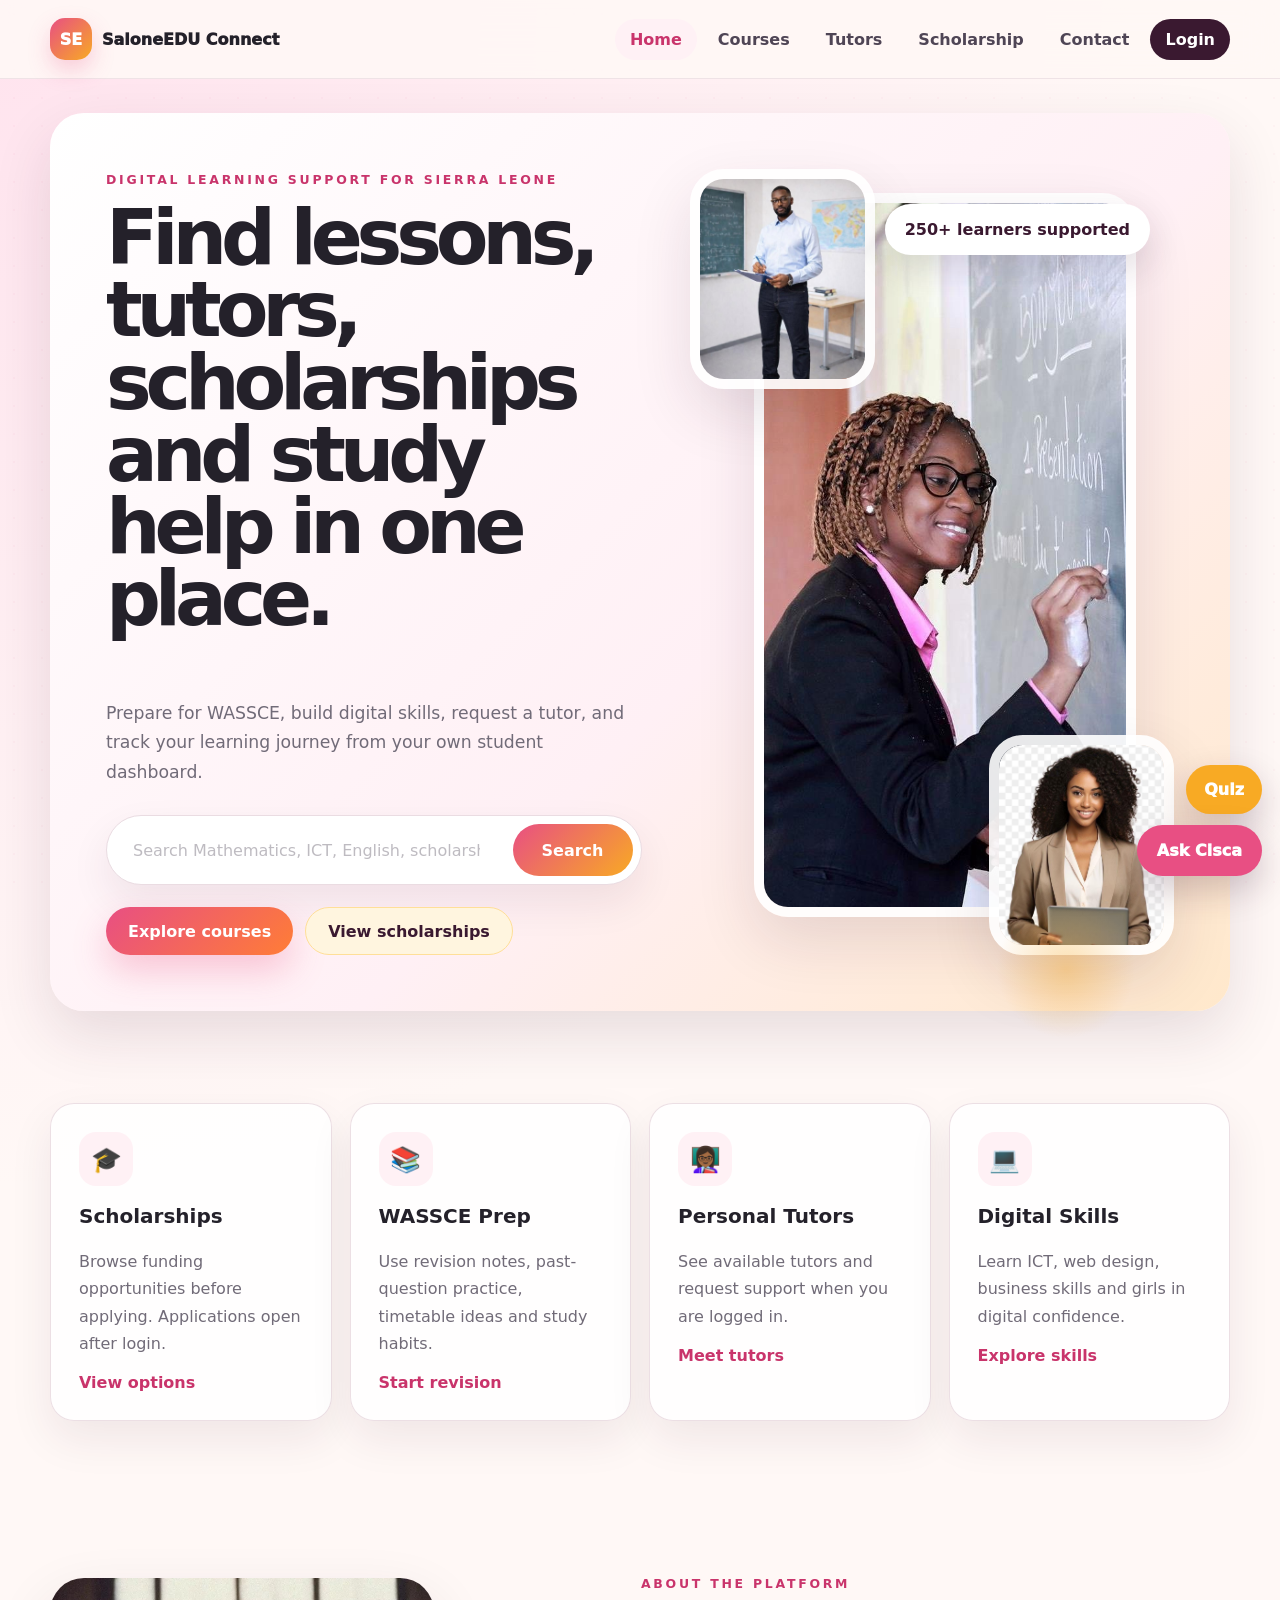
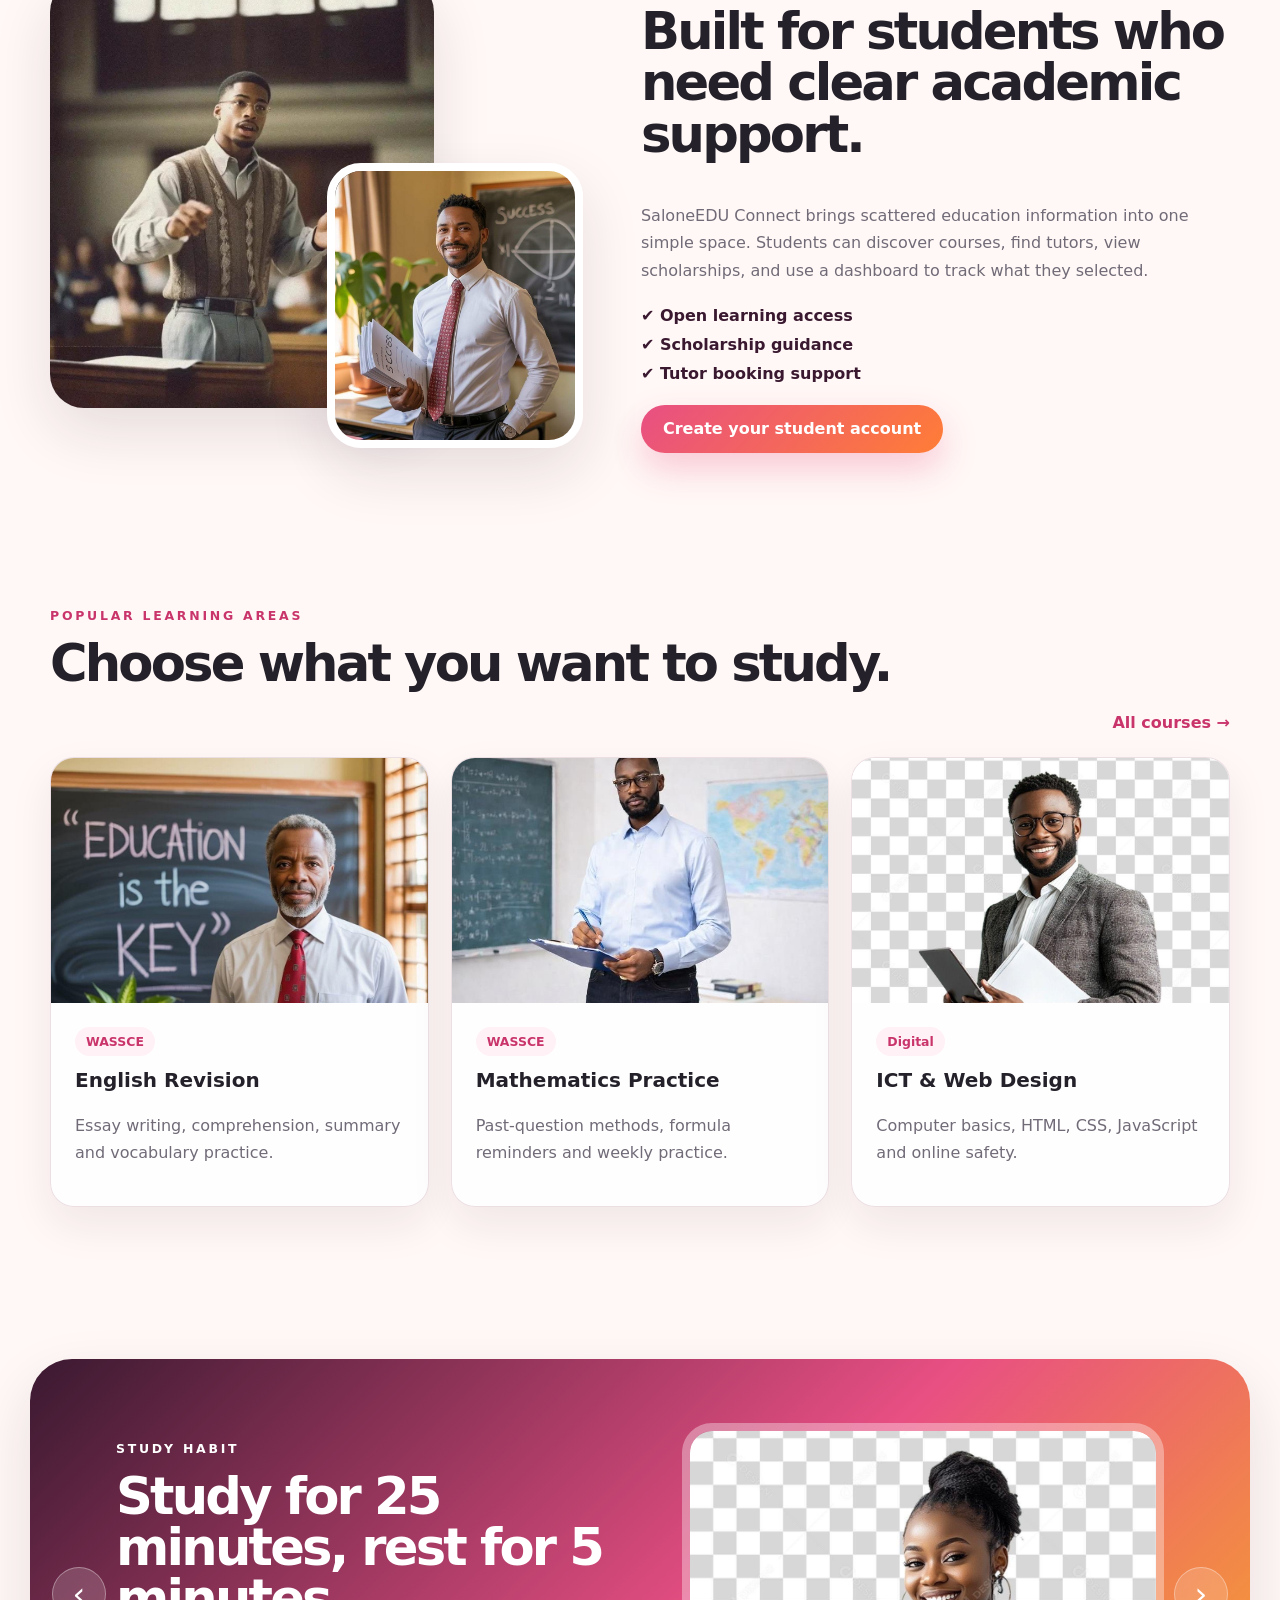
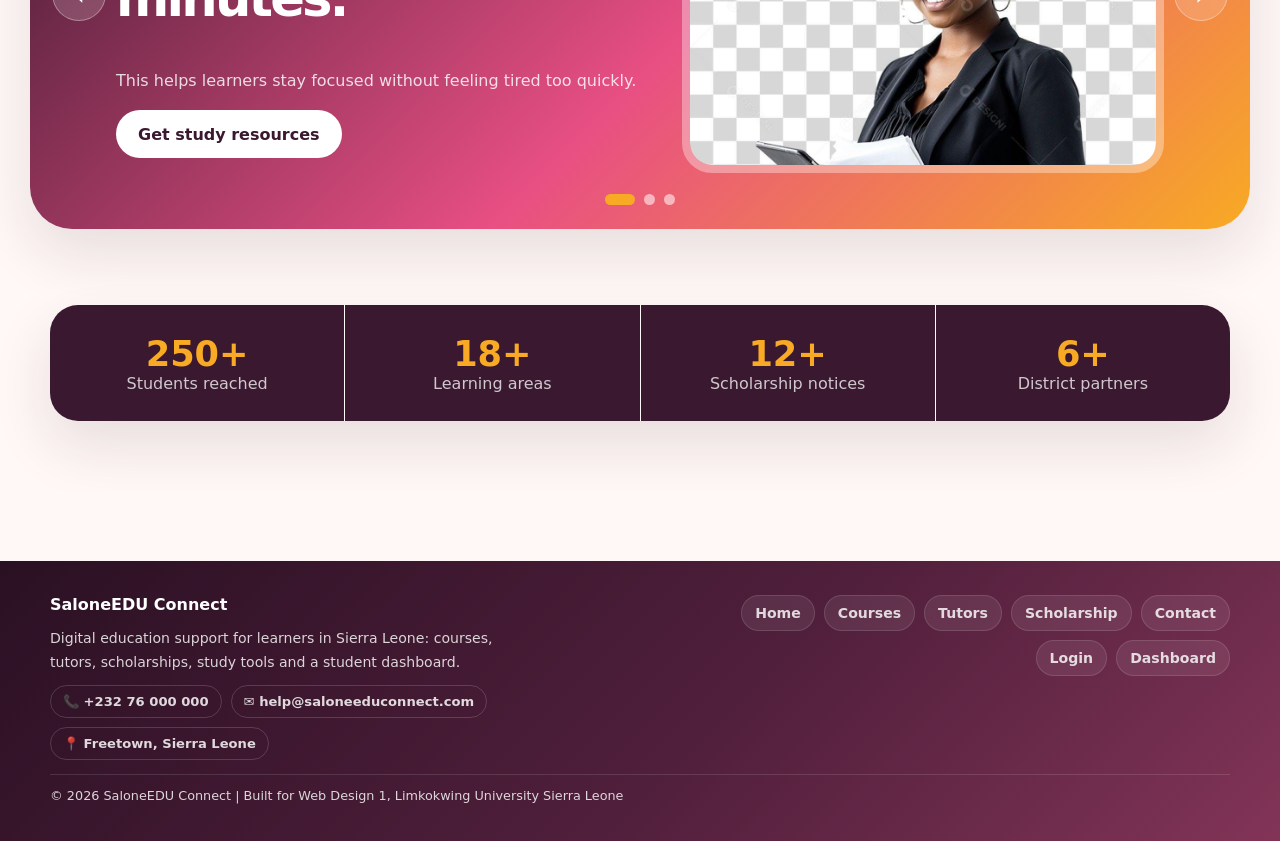
==== index.html @ aad37663 "Initial upload of SaloneEDU Connect website" ====
<!DOCTYPE html>
<html lang="en">
 <head>
  <meta charset="utf-8"/>
  <meta content="width=device-width, initial-scale=1.0" name="viewport"/>
  <title>
   SaloneEDU Connect | Home
  </title>
  <link href="css/style.css" rel="stylesheet"/>
 </head>
 <body data-page="home">
  <header class="site-header">
   <a aria-label="SaloneEDU Connect Home" class="brand" href="index.html">
    <span class="brand-mark">
     SE
    </span>
    <span>
     SaloneEDU Connect
    </span>
   </a>
   <button aria-label="Open menu" class="menu-toggle">
    ☰
   </button>
   <nav aria-label="Main navigation" class="main-nav">
    <a class="active" href="index.html">
     Home
    </a>
    <a href="courses.html">
     Courses
    </a>
    <a href="tutors.html">
     Tutors
    </a>
    <a href="scholarship.html">
     Scholarship
    </a>
    <a href="contact.html">
     Contact
    </a>
    <a class="nav-pill auth-link" href="auth.html">
     Login
    </a>
    <a class="nav-pill dashboard-link" href="dashboard.html">
     Dashboard
    </a>
   </nav>
  </header>
  <main>
   <section class="hero-section">
    <div class="hero-content">
     <p class="eyebrow">
      Digital learning support for Sierra Leone
     </p>
     <h1>
      Find lessons, tutors, scholarships and study help in one place.
     </h1>
     <p class="hero-text">
      Prepare for WASSCE, build digital skills, request a tutor, and track your learning journey from your own student dashboard.
     </p>
     <form class="hero-search" data-search-box="">
      <input aria-label="Search courses" placeholder="Search Mathematics, ICT, English, scholarships..." type="search"/>
      <button type="submit">
       Search
      </button>
     </form>
     <div class="hero-actions">
      <a class="btn btn-primary" href="courses.html">
       Explore courses
      </a>
      <a class="btn btn-soft" href="scholarship.html">
       View scholarships
      </a>
     </div>
    </div>
    <div class="hero-media">
     <div class="hero-photo main-photo">
      <img alt="Teacher explaining at a board" src="assets/images/teacher-female-board.jpg"/>
     </div>
     <div class="hero-photo small-photo top-card">
      <img alt="Teacher holding notes in classroom" src="assets/images/teacher-male-classroom.jpg"/>
     </div>
     <div class="hero-photo small-photo bottom-card">
      <img alt="Tutor holding tablet" src="assets/images/female-tutor-tablet.jpg"/>
     </div>
     <div class="floating-badge">
      250+ learners supported
     </div>
    </div>
   </section>
   <section class="quick-services section-pad">
    <article class="service-card">
     <span class="service-icon">
      🎓
     </span>
     <h3>
      Scholarships
     </h3>
     <p>
      Browse funding opportunities before applying. Applications open after login.
     </p>
     <a href="scholarship.html">
      View options
     </a>
    </article>
    <article class="service-card">
     <span class="service-icon">
      📚
     </span>
     <h3>
      WASSCE Prep
     </h3>
     <p>
      Use revision notes, past-question practice, timetable ideas and study habits.
     </p>
     <a href="courses.html">
      Start revision
     </a>
    </article>
    <article class="service-card">
     <span class="service-icon">
      👩🏾‍🏫
     </span>
     <h3>
      Personal Tutors
     </h3>
     <p>
      See available tutors and request support when you are logged in.
     </p>
     <a href="tutors.html">
      Meet tutors
     </a>
    </article>
    <article class="service-card">
     <span class="service-icon">
      💻
     </span>
     <h3>
      Digital Skills
     </h3>
     <p>
      Learn ICT, web design, business skills and girls in digital confidence.
     </p>
     <a href="courses.html#digital">
      Explore skills
     </a>
    </article>
   </section>
   <section class="split-section section-pad">
    <div class="image-stack">
     <img alt="Student presenting in class" class="stack-img large" src="assets/images/student-presenting.jpg"/>
     <img alt="Teacher holding success papers" class="stack-img small" src="assets/images/success-teacher.jpg"/>
    </div>
    <div class="split-content">
     <p class="eyebrow">
      About the platform
     </p>
     <h2>
      Built for students who need clear academic support.
     </h2>
     <p>
      SaloneEDU Connect brings scattered education information into one simple space. Students can discover courses, find tutors, view scholarships, and use a dashboard to track what they selected.
     </p>
     <div class="mini-list">
      <span>
       ✔ Open learning access
      </span>
      <span>
       ✔ Scholarship guidance
      </span>
      <span>
       ✔ Tutor booking support
      </span>
     </div>
     <a class="btn btn-primary" href="auth.html">
      Create your student account
     </a>
    </div>
   </section>
   <section class="course-preview section-pad" id="digital">
    <div class="section-title row-title">
     <div>
      <p class="eyebrow">
       Popular learning areas
      </p>
      <h2>
       Choose what you want to study.
      </h2>
     </div>
     <a href="courses.html">
      All courses →
     </a>
    </div>
    <div class="course-grid compact-grid">
     <article class="course-card">
      <img alt="Education key classroom" src="assets/images/education-key.jpg"/>
      <div>
       <span class="tag">
        WASSCE
       </span>
       <h3>
        English Revision
       </h3>
       <p>
        Essay writing, comprehension, summary and vocabulary practice.
       </p>
      </div>
     </article>
     <article class="course-card">
      <img alt="Math teacher in classroom" src="assets/images/teacher-male-classroom.jpg"/>
      <div>
       <span class="tag">
        WASSCE
       </span>
       <h3>
        Mathematics Practice
       </h3>
       <p>
        Past-question methods, formula reminders and weekly practice.
       </p>
      </div>
     </article>
     <article class="course-card">
      <img alt="Tutor with tablet" src="assets/images/mentor-tablet.jpg"/>
      <div>
       <span class="tag">
        Digital
       </span>
       <h3>
        ICT &amp; Web Design
       </h3>
       <p>
        Computer basics, HTML, CSS, JavaScript and online safety.
       </p>
      </div>
     </article>
    </div>
   </section>
   <section aria-label="Student support slideshow" class="learning-slider section-pad">
    <div class="slider-shell">
     <button aria-label="Previous slide" class="slider-arrow left" data-slide-prev="">
      ‹
     </button>
     <div class="slider-track" data-slider="">
      <article class="slide active">
       <div class="slide-text">
        <p class="eyebrow">
         Study habit
        </p>
        <h2>
         Study for 25 minutes, rest for 5 minutes.
        </h2>
        <p>
         This helps learners stay focused without feeling tired too quickly.
        </p>
        <a class="btn btn-light" href="courses.html">
         Get study resources
        </a>
       </div>
       <img alt="Tutor holding study folder" src="assets/images/female-tutor-folder.jpg"/>
      </article>
      <article class="slide">
       <div class="slide-text">
        <p class="eyebrow">
         Tutor support
        </p>
        <h2>
         Need someone to explain it again?
        </h2>
        <p>
         Check tutors by subject and request a session after logging in.
        </p>
        <a class="btn btn-light" href="tutors.html">
         Find a tutor
        </a>
       </div>
       <img alt="Tutor holding tablet" src="assets/images/male-tutor-tablet.jpg"/>
      </article>
      <article class="slide">
       <div class="slide-text">
        <p class="eyebrow">
         Scholarship tracking
        </p>
        <h2>
         Apply once and track your progress.
        </h2>
        <p>
         Your dashboard keeps scholarship status, pending steps and reminders in one place.
        </p>
        <a class="btn btn-light" href="scholarship.html">
         See scholarships
        </a>
       </div>
       <img alt="Teacher in class" src="assets/images/teacher-male-classroom.jpg"/>
      </article>
     </div>
     <button aria-label="Next slide" class="slider-arrow right" data-slide-next="">
      ›
     </button>
     <div class="slider-dots" data-slider-dots="">
     </div>
    </div>
   </section>
   <section class="numbers-strip">
    <div>
     <strong data-count="250">
      0
     </strong>
     <span>
      Students reached
     </span>
    </div>
    <div>
     <strong data-count="18">
      0
     </strong>
     <span>
      Learning areas
     </span>
    </div>
    <div>
     <strong data-count="12">
      0
     </strong>
     <span>
      Scholarship notices
     </span>
    </div>
    <div>
     <strong data-count="6">
      0
     </strong>
     <span>
      District partners
     </span>
    </div>
   </section>
  </main>
  <footer class="site-footer compact-footer">
   <div class="footer-main">
    <h3>
     SaloneEDU Connect
    </h3>
    <p>
     Digital education support for learners in Sierra Leone: courses, tutors, scholarships, study tools and a student dashboard.
    </p>
    <div class="footer-contact">
     <span>📞 +232 76 000 000</span>
     <span>✉️ help@saloneeduconnect.com</span>
     <span>📍 Freetown, Sierra Leone</span>
    </div>
   </div>
   <nav aria-label="Footer navigation" class="footer-links">
    <a href="index.html">
     Home
    </a>
    <a href="courses.html">
     Courses
    </a>
    <a href="tutors.html">
     Tutors
    </a>
    <a href="scholarship.html">
     Scholarship
    </a>
    <a href="contact.html">
     Contact
    </a>
    <a href="auth.html">
     Login
    </a>
    <a href="dashboard.html">
     Dashboard
    </a>
   </nav>
   <p class="copyright">
    © 2026 SaloneEDU Connect | Built for Web Design 1, Limkokwing University Sierra Leone
   </p>
  </footer>
  <button class="quiz-fab" data-open-quiz="">
   Quiz
  </button>
  <button class="chat-fab" data-open-chat="">
   Ask Cisca
  </button>
  <div class="modal" data-quiz-modal="">
   <div class="modal-card">
    <button class="close-modal" data-close-modal="">
     ×
    </button>
    <h2>
     Quick Quiz
    </h2>
    <p>
     Which language is mainly used to style a webpage?
    </p>
    <div class="quiz-options">
     <button data-answer="wrong">
      HTML
     </button>
     <button data-answer="correct">
      CSS
     </button>
     <button data-answer="wrong">
      Python
     </button>
    </div>
    <p class="quiz-feedback" data-quiz-feedback="">
    </p>
   </div>
  </div>
  <div class="chat-box" data-chat-box="">
   <div class="chat-head">
    <strong>
     Ask Cisca
    </strong>
    <button data-close-chat="">
     ×
    </button>
   </div>
   <p>
    Hello! I can guide you to courses, tutors, scholarships or the help desk.
   </p>
   <button onclick="location.href='courses.html'">
    Find courses
   </button>
   <button onclick="location.href='tutors.html'">
    Request tutor
   </button>
   <button onclick="location.href='scholarship.html'">
    Scholarships
   </button>
  </div>
  <div class="toast" data-toast="">
  </div>
  <script src="js/script.js">
  </script>
 </body>
</html>
---- css/style.css ----
/* =========================================================
   SALONEEDU CONNECT - MAIN STYLESHEET
   Sections:
   1. Design Tokens
   2. Reset & Base
   3. Header / Navigation
   4. Home Page
   5. Cards, Courses, Tutors and Scholarships
   6. Forms, Auth and Dashboard
   7. Footer, Floating Widgets and Toasts
   8. Responsive Design
========================================================= */

/* ---------- 1. Design Tokens ---------- */
:root {
  --bg: #fff8f6;
  --surface: #ffffff;
  --surface-soft: #fff0f4;
  --text: #24212a;
  --muted: #716b78;
  --line: #eadce2;
  --pink: #e84f83;
  --pink-dark: #c9346b;
  --gold: #f8aa24;
  --orange: #ff7d36;
  --plum: #3a1930;
  --cream: #fff5df;
  --shadow: 0 24px 60px rgba(58, 25, 48, 0.12);
  --radius-xl: 34px;
  --radius-lg: 24px;
  --radius-md: 16px;
  --max-width: 1180px;
}

/* ---------- 2. Reset & Base ---------- */
* {
  box-sizing: border-box;
}

html {
  scroll-behavior: smooth;
}

body {
  margin: 0;
  font-family: Inter, system-ui, -apple-system, BlinkMacSystemFont, "Segoe UI", sans-serif;
  background: radial-gradient(circle at top left, #ffe3ee 0, transparent 28%), var(--bg);
  color: var(--text);
}

body::before {
  content: "";
  position: fixed;
  inset: 0;
  pointer-events: none;
  background-image: radial-gradient(rgba(232, 79, 131, 0.10) 1px, transparent 1px);
  background-size: 28px 28px;
  opacity: 0.35;
  z-index: -1;
}

a {
  color: inherit;
  text-decoration: none;
}

img {
  display: block;
  width: 100%;
  height: auto;
}

button,
input,
select,
textarea {
  font: inherit;
}

button {
  cursor: pointer;
}

main {
  overflow: hidden;
}

.section-pad {
  width: min(var(--max-width), calc(100% - 34px));
  margin: 0 auto;
  padding: 76px 0;
}

.small-pad {
  padding-bottom: 28px;
}

.topless {
  padding-top: 10px;
}

.eyebrow {
  margin: 0 0 12px;
  color: var(--pink-dark);
  font-size: 0.78rem;
  font-weight: 900;
  letter-spacing: 0.22em;
  text-transform: uppercase;
}

h1,
h2,
h3,
p {
  margin-top: 0;
}

h1 {
  font-size: clamp(2.6rem, 6vw, 5.8rem);
  line-height: 0.94;
  letter-spacing: -0.08em;
}

h2 {
  font-size: clamp(2rem, 4vw, 3.4rem);
  line-height: 1;
  letter-spacing: -0.055em;
}

h3 {
  font-size: 1.25rem;
}

p {
  color: var(--muted);
  line-height: 1.7;
}

.btn {
  display: inline-flex;
  align-items: center;
  justify-content: center;
  min-height: 48px;
  padding: 0 22px;
  border: 0;
  border-radius: 999px;
  font-weight: 900;
  transition: transform 0.25s ease, box-shadow 0.25s ease, background 0.25s ease;
}

.btn:hover {
  transform: translateY(-3px);
}

.btn-primary {
  color: #fff;
  background: linear-gradient(135deg, var(--pink), var(--orange));
  box-shadow: 0 16px 34px rgba(232, 79, 131, 0.28);
}

.btn-soft {
  color: var(--plum);
  background: var(--cream);
  border: 1px solid #ffdf98;
}

.btn-light {
  color: var(--plum);
  background: #fff;
}

.small-btn {
  min-height: 40px;
  padding-inline: 18px;
  font-size: 0.9rem;
}

/* ---------- 3. Header / Navigation ---------- */
.site-header {
  position: sticky;
  top: 0;
  z-index: 30;
  display: flex;
  align-items: center;
  justify-content: space-between;
  gap: 18px;
  padding: 18px max(18px, calc((100vw - var(--max-width)) / 2));
  background: rgba(255, 248, 246, 0.90);
  backdrop-filter: blur(18px);
  border-bottom: 1px solid rgba(234, 220, 226, 0.75);
}

.brand {
  display: inline-flex;
  align-items: center;
  gap: 10px;
  font-weight: 950;
}

.brand-mark {
  display: inline-grid;
  width: 42px;
  height: 42px;
  place-items: center;
  color: #fff;
  background: linear-gradient(135deg, var(--pink), var(--gold));
  border-radius: 15px;
  box-shadow: 0 10px 22px rgba(232, 79, 131, 0.25);
}

.main-nav {
  display: flex;
  align-items: center;
  gap: 6px;
}

.main-nav a {
  padding: 11px 15px;
  border-radius: 999px;
  color: #4f4555;
  font-weight: 850;
}

.main-nav a:hover,
.main-nav a.active {
  color: var(--pink-dark);
  background: #fff1f5;
}

.main-nav .nav-pill {
  color: #fff;
  background: var(--plum);
}

.main-nav .nav-pill:hover {
  color: #fff;
  background: var(--pink-dark);
}

.menu-toggle {
  display: none;
  border: 0;
  background: var(--surface);
  border-radius: 12px;
  padding: 8px 12px;
  font-size: 1.3rem;
}

/* ---------- 4. Home Page ---------- */
.hero-section {
  display: grid;
  grid-template-columns: 1.05fr 0.95fr;
  gap: 48px;
  width: min(var(--max-width), calc(100% - 34px));
  margin: 34px auto 0;
  padding: 56px;
  border-radius: var(--radius-xl);
  background: linear-gradient(135deg, #fff 0%, #fff0f5 58%, #ffe8cb 100%);
  box-shadow: var(--shadow);
  position: relative;
}

.hero-section::after {
  content: "";
  position: absolute;
  right: 8%;
  bottom: -28px;
  width: 140px;
  height: 140px;
  background: radial-gradient(circle, rgba(248, 170, 36, 0.35), transparent 70%);
  border-radius: 50%;
}

.hero-text {
  max-width: 620px;
  font-size: 1.08rem;
}

.hero-search {
  display: flex;
  width: min(100%, 620px);
  padding: 8px;
  margin: 28px 0 22px;
  background: #fff;
  border: 1px solid var(--line);
  border-radius: 999px;
  box-shadow: 0 18px 40px rgba(58, 25, 48, 0.08);
}

.hero-search input {
  flex: 1;
  min-width: 0;
  padding: 0 18px;
  border: 0;
  outline: 0;
  background: transparent;
}

.hero-search button {
  min-width: 120px;
  border: 0;
  color: #fff;
  background: linear-gradient(135deg, var(--pink), var(--gold));
  border-radius: 999px;
  font-weight: 900;
}

.hero-actions {
  display: flex;
  flex-wrap: wrap;
  gap: 12px;
}

.hero-media {
  min-height: 520px;
  position: relative;
}

.hero-photo {
  overflow: hidden;
  border: 10px solid rgba(255, 255, 255, 0.9);
  border-radius: 34px;
  box-shadow: var(--shadow);
}

.hero-photo img {
  height: 100%;
  object-fit: cover;
}

.main-photo {
  position: absolute;
  inset: 24px 38px 38px 64px;
}

.small-photo {
  position: absolute;
  width: 185px;
  height: 220px;
}

.top-card {
  top: 0;
  left: 0;
}

.bottom-card {
  right: 0;
  bottom: 0;
}

.floating-badge {
  position: absolute;
  right: 24px;
  top: 35px;
  padding: 16px 20px;
  color: var(--plum);
  background: #fff;
  border-radius: 999px;
  font-weight: 900;
  box-shadow: 0 14px 34px rgba(58, 25, 48, 0.14);
}

.quick-services {
  display: grid;
  grid-template-columns: repeat(4, 1fr);
  gap: 18px;
  margin-top: 16px;
}

.service-card,
.course-card,
.tutor-card,
.scholarship-card,
.dash-card,
.contact-card,
.form-card {
  background: rgba(255, 255, 255, 0.82);
  border: 1px solid rgba(234, 220, 226, 0.9);
  border-radius: var(--radius-lg);
  box-shadow: 0 18px 44px rgba(58, 25, 48, 0.08);
}

.service-card {
  padding: 28px;
  transition: transform 0.25s ease, box-shadow 0.25s ease;
}

.service-card:hover,
.course-card:hover,
.tutor-card:hover,
.scholarship-card:hover {
  transform: translateY(-8px);
  box-shadow: 0 24px 54px rgba(58, 25, 48, 0.13);
}

.service-icon {
  display: inline-grid;
  width: 54px;
  height: 54px;
  place-items: center;
  margin-bottom: 18px;
  background: #fff1f5;
  border-radius: 17px;
  font-size: 1.55rem;
}

.service-card a,
.row-title a,
.dash-card a {
  color: var(--pink-dark);
  font-weight: 900;
}

.split-section {
  display: grid;
  grid-template-columns: 0.95fr 1.05fr;
  gap: 58px;
  align-items: center;
}

.image-stack {
  min-height: 470px;
  position: relative;
}

.stack-img {
  position: absolute;
  object-fit: cover;
  border-radius: 34px;
  box-shadow: var(--shadow);
}

.stack-img.large {
  left: 0;
  top: 0;
  width: 72%;
  height: 430px;
}

.stack-img.small {
  right: 0;
  bottom: 0;
  width: 48%;
  height: 285px;
  border: 8px solid #fff;
}

.mini-list {
  display: grid;
  gap: 10px;
  margin: 22px 0;
  color: var(--plum);
  font-weight: 850;
}

.row-title {
  display: flex;
  align-items: end;
  justify-content: space-between;
  gap: 20px;
}

.learning-slider {
  width: min(1220px, calc(100% - 34px));
}

.slider-shell {
  position: relative;
  overflow: hidden;
  min-height: 470px;
  border-radius: 42px;
  background: linear-gradient(135deg, #3a1930, #e84f83 55%, #f8aa24);
  box-shadow: var(--shadow);
}

.slider-track {
  position: relative;
  min-height: 470px;
}

.slide {
  position: absolute;
  inset: 0;
  display: grid;
  grid-template-columns: 1.05fr 0.95fr;
  gap: 34px;
  align-items: center;
  padding: 64px 86px;
  opacity: 0;
  transform: translateX(26px);
  transition: opacity 0.5s ease, transform 0.5s ease;
}

.slide.active {
  opacity: 1;
  transform: translateX(0);
}

.slide h2,
.slide p,
.slide .eyebrow {
  color: #fff;
}

.slide h2 {
  max-width: 650px;
}

.slide p {
  max-width: 620px;
  color: rgba(255, 255, 255, 0.82);
}

.slide img {
  height: 330px;
  object-fit: cover;
  border-radius: 30px;
  border: 8px solid rgba(255, 255, 255, 0.35);
}

.slider-arrow {
  position: absolute;
  top: 50%;
  z-index: 3;
  display: grid;
  width: 54px;
  height: 54px;
  place-items: center;
  border: 1px solid rgba(255, 255, 255, 0.35);
  color: #fff;
  background: rgba(255, 255, 255, 0.16);
  border-radius: 50%;
  font-size: 2rem;
  transform: translateY(-50%);
  backdrop-filter: blur(10px);
}

.slider-arrow.left {
  left: 22px;
}

.slider-arrow.right {
  right: 22px;
}

.slider-dots {
  position: absolute;
  left: 50%;
  bottom: 24px;
  display: flex;
  gap: 9px;
  transform: translateX(-50%);
}

.slider-dots button {
  width: 11px;
  height: 11px;
  padding: 0;
  border: 0;
  border-radius: 50%;
  background: rgba(255, 255, 255, 0.55);
}

.slider-dots button.active {
  width: 30px;
  border-radius: 999px;
  background: var(--gold);
}

.numbers-strip {
  display: grid;
  grid-template-columns: repeat(4, 1fr);
  gap: 1px;
  width: min(var(--max-width), calc(100% - 34px));
  margin: 0 auto 70px;
  overflow: hidden;
  border-radius: 28px;
  box-shadow: var(--shadow);
}

.numbers-strip div {
  padding: 28px;
  text-align: center;
  background: var(--plum);
}

.numbers-strip strong {
  display: block;
  color: var(--gold);
  font-size: 2.2rem;
}

.numbers-strip span {
  color: rgba(255, 255, 255, 0.76);
}

/* ---------- 5. Cards, Courses, Tutors and Scholarships ---------- */
.page-hero {
  display: grid;
  grid-template-columns: 1.1fr 0.9fr;
  gap: 42px;
  align-items: center;
  width: min(var(--max-width), calc(100% - 34px));
  margin: 34px auto 0;
  padding: 46px;
  border-radius: var(--radius-xl);
  background: #fff;
  box-shadow: var(--shadow);
}

.page-hero img {
  height: 320px;
  object-fit: cover;
  border-radius: 28px;
}

.soft-hero {
  background: linear-gradient(135deg, #fff, #fff1f5);
}

.tutor-hero {
  background: linear-gradient(135deg, #fff, #fff3dc);
}

.scholarship-hero {
  background: linear-gradient(135deg, #fff, #ffeef6);
}

.filter-bar {
  display: flex;
  align-items: center;
  gap: 16px;
}

.filter-bar input {
  flex: 1;
  height: 52px;
  padding: 0 18px;
  border: 1px solid var(--line);
  border-radius: 999px;
  outline: none;
  background: #fff;
}

.filter-chips {
  display: flex;
  flex-wrap: wrap;
  gap: 10px;
}

.filter-chips button {
  border: 0;
  padding: 12px 17px;
  border-radius: 999px;
  background: #fff;
  font-weight: 850;
}

.filter-chips button.active {
  color: #fff;
  background: var(--pink);
}

.course-grid,
.tutor-grid,
.scholarship-grid {
  display: grid;
  grid-template-columns: repeat(3, 1fr);
  gap: 22px;
}

.compact-grid {
  padding-top: 25px;
}

.course-card,
.tutor-card {
  overflow: hidden;
  transition: transform 0.25s ease, box-shadow 0.25s ease;
}

.course-card img,
.tutor-card img {
  height: 220px;
  object-fit: cover;
}

.course-card > div,
.tutor-card > div {
  padding: 24px;
}

.tag,
.status {
  display: inline-flex;
  margin-bottom: 12px;
  padding: 7px 11px;
  border-radius: 999px;
  font-size: 0.78rem;
  font-weight: 900;
}

.tag {
  color: var(--pink-dark);
  background: #fff1f5;
}

.resource-list,
.scholarship-card ul {
  margin: 15px 0 20px;
  padding-left: 18px;
  color: var(--muted);
}

.scholarship-card {
  padding: 28px;
  transition: transform 0.25s ease, box-shadow 0.25s ease;
}

.status.open {
  color: #0e7a42;
  background: #e7fff1;
}

.status.soon {
  color: #9b5d00;
  background: #fff5d8;
}

/* ---------- 6. Forms, Auth and Dashboard ---------- */
.form-layout,
.contact-layout {
  display: grid;
  grid-template-columns: 0.85fr 1.15fr;
  gap: 28px;
  align-items: start;
}

.form-intro,
.contact-card {
  padding: 34px;
}

.form-card {
  padding: 34px;
}

label {
  display: grid;
  gap: 9px;
  margin-bottom: 18px;
  color: var(--text);
  font-weight: 850;
}

input,
select,
textarea {
  width: 100%;
  border: 1px solid var(--line);
  border-radius: 15px;
  outline: none;
  background: rgba(255, 255, 255, 0.76);
  color: var(--text);
}

input,
select {
  height: 52px;
  padding: 0 16px;
}

textarea {
  min-height: 150px;
  padding: 16px;
  resize: vertical;
}


::placeholder {
  color: rgba(113, 107, 120, 0.46);
  font-weight: 500;
}

select:invalid,
select option[value=""] {
  color: rgba(113, 107, 120, 0.54);
  font-weight: 500;
}

select option {
  color: var(--text);
}


.checklist,
.auth-points {
  display: grid;
  gap: 12px;
  margin-top: 22px;
}

.checklist span,
.auth-points span {
  padding: 14px 16px;
  border: 1px solid rgba(255, 255, 255, 0.28);
  border-radius: 16px;
  background: rgba(255, 255, 255, 0.12);
}

.auth-body {
  background: linear-gradient(135deg, #fff8f6, #fff0f5);
}

.auth-header {
  position: static;
}

.auth-main {
  display: grid;
  grid-template-columns: 0.9fr 1.1fr;
  gap: 34px;
  width: min(1060px, calc(100% - 34px));
  margin: 48px auto;
}

.auth-visual {
  padding: 48px;
  color: #fff;
  background: radial-gradient(circle at top right, rgba(248, 170, 36, 0.5), transparent 26%), linear-gradient(135deg, var(--plum), var(--pink-dark));
  border-radius: var(--radius-xl);
  box-shadow: var(--shadow);
}

.auth-visual h1,
.auth-visual p,
.auth-visual .eyebrow {
  color: #fff;
}

.auth-panel {
  padding: 28px;
  background: rgba(255, 255, 255, 0.78);
  border: 1px solid var(--line);
  border-radius: var(--radius-xl);
  box-shadow: var(--shadow);
}

.auth-tabs {
  display: grid;
  grid-template-columns: 1fr 1fr;
  gap: 8px;
  padding: 7px;
  margin-bottom: 24px;
  background: #fff1f5;
  border-radius: 999px;
}

.auth-tabs button {
  border: 0;
  padding: 12px;
  border-radius: 999px;
  background: transparent;
  font-weight: 900;
}

.auth-tabs button.active {
  background: #fff;
  box-shadow: 0 8px 20px rgba(58, 25, 48, 0.08);
}

.auth-form {
  display: none;
}

.auth-form.active {
  display: block;
}

.two-col {
  display: grid;
  grid-template-columns: 1fr 1fr;
  gap: 14px;
}

.form-row {
  display: flex;
  justify-content: space-between;
  gap: 12px;
  margin-bottom: 18px;
}

.check {
  display: inline-flex;
  align-items: center;
  gap: 8px;
  margin: 0;
  font-weight: 600;
}

.check input {
  width: auto;
  height: auto;
}

.switch-note a,
.form-row a {
  color: var(--pink-dark);
  font-weight: 900;
}

.dashboard-hero {
  display: flex;
  align-items: center;
  justify-content: space-between;
  gap: 24px;
  width: min(var(--max-width), calc(100% - 34px));
  margin: 34px auto 0;
  padding: 44px;
  color: #fff;
  background: linear-gradient(135deg, var(--plum), var(--pink));
  border-radius: var(--radius-xl);
  box-shadow: var(--shadow);
}

.dashboard-hero p,
.dashboard-hero .eyebrow {
  color: rgba(255, 255, 255, 0.82);
}

.progress-ring {
  display: grid;
  width: 142px;
  height: 142px;
  place-items: center;
  text-align: center;
  background: conic-gradient(var(--gold) 0 72%, rgba(255,255,255,0.2) 72% 100%);
  border-radius: 50%;
}

.progress-ring strong {
  font-size: 2rem;
}

.dashboard-grid {
  display: grid;
  grid-template-columns: repeat(3, 1fr);
  gap: 22px;
}

.dash-card {
  padding: 26px;
}

.dash-card.highlight {
  background: linear-gradient(135deg, #fff, #fff0f5);
}

.dash-card.wide {
  grid-column: span 2;
}

.dash-card ul {
  padding-left: 18px;
  color: var(--muted);
}

.timetable {
  display: grid;
  grid-template-columns: repeat(5, 1fr);
  gap: 10px;
}

.timetable span {
  padding: 14px;
  background: #fff1f5;
  border-radius: 14px;
  font-weight: 850;
}

.contact-layout {
  grid-template-columns: 1fr 0.8fr;
}

.contact-note {
  padding: 18px;
  border-left: 5px solid var(--pink);
  background: #fff1f5;
  border-radius: 16px;
}

/* ---------- 7. Footer, Floating Widgets and Toasts ---------- */
.site-footer {
  display: grid;
  grid-template-columns: 1fr auto;
  gap: 14px 22px;
  align-items: center;
  width: min(var(--max-width), calc(100% - 34px));
  margin: 26px auto 20px;
  padding: 18px 24px;
  color: #fff;
  background: linear-gradient(135deg, var(--plum), #67284b);
  border-radius: 22px;
  box-shadow: 0 18px 38px rgba(58, 25, 48, 0.16);
}

.site-footer p,
.site-footer a {
  color: rgba(255, 255, 255, 0.82);
}

.site-footer h3 {
  margin: 0 0 3px;
  font-size: 1rem;
}

.footer-main p {
  margin: 0;
  font-size: 0.88rem;
}

.footer-links {
  display: flex;
  flex-wrap: wrap;
  justify-content: flex-end;
  gap: 12px;
  font-size: 0.88rem;
  font-weight: 850;
}

.footer-links a:hover {
  color: #fff;
  text-decoration: underline;
  text-underline-offset: 5px;
}

.copyright {
  grid-column: 1 / -1;
  margin: 0;
  padding-top: 10px;
  border-top: 1px solid rgba(255, 255, 255, 0.12);
  text-align: center;
  font-size: 0.8rem;
}

.compact-footer {
  margin-top: 28px;
}

.quiz-fab,
.chat-fab {
  position: fixed;
  z-index: 40;
  right: 18px;
  border: 0;
  color: #fff;
  border-radius: 999px;
  box-shadow: 0 14px 34px rgba(58, 25, 48, 0.22);
  font-weight: 950;
}

.quiz-fab {
  bottom: 86px;
  padding: 15px 18px;
  background: var(--gold);
}

.chat-fab {
  bottom: 24px;
  padding: 16px 20px;
  background: var(--pink);
}

.chat-box {
  position: fixed;
  right: 18px;
  bottom: 92px;
  z-index: 50;
  display: none;
  width: min(320px, calc(100% - 36px));
  padding: 18px;
  background: #fff;
  border: 1px solid var(--line);
  border-radius: 24px;
  box-shadow: var(--shadow);
}

.chat-box.open {
  display: block;
}

.chat-head {
  display: flex;
  justify-content: space-between;
  align-items: center;
  margin-bottom: 12px;
}

.chat-head button,
.close-modal {
  border: 0;
  background: #fff1f5;
  border-radius: 10px;
  width: 32px;
  height: 32px;
  font-size: 1.2rem;
}

.chat-box button:not(.chat-head button) {
  display: block;
  width: 100%;
  margin-top: 8px;
  padding: 11px;
  border: 0;
  border-radius: 999px;
  background: #fff1f5;
  color: var(--pink-dark);
  font-weight: 900;
}

.toast {
  position: fixed;
  left: 50%;
  bottom: 24px;
  z-index: 70;
  display: none;
  max-width: min(420px, calc(100% - 30px));
  padding: 14px 18px;
  color: #fff;
  background: var(--plum);
  border-radius: 999px;
  box-shadow: var(--shadow);
  transform: translateX(-50%);
}

.toast.show {
  display: block;
}

.modal {
  position: fixed;
  inset: 0;
  z-index: 60;
  display: none;
  align-items: center;
  justify-content: center;
  padding: 20px;
  background: rgba(36, 33, 42, 0.55);
}

.modal.open {
  display: flex;
}

.modal-card {
  width: min(430px, 100%);
  padding: 28px;
  background: #fff;
  border-radius: 28px;
  box-shadow: var(--shadow);
  position: relative;
}

.close-modal {
  position: absolute;
  right: 18px;
  top: 18px;
}

.quiz-options {
  display: flex;
  flex-wrap: wrap;
  gap: 10px;
}

.quiz-options button {
  padding: 11px 16px;
  border: 0;
  border-radius: 999px;
  background: #fff1f5;
  color: var(--pink-dark);
  font-weight: 900;
}

/* ---------- 8. Responsive Design ---------- */
@media (max-width: 1000px) {
  .hero-section,
  .split-section,
  .page-hero,
  .auth-main,
  .form-layout,
  .contact-layout {
    grid-template-columns: 1fr;
  }

  .quick-services,
  .course-grid,
  .tutor-grid,
  .scholarship-grid,
  .dashboard-grid {
    grid-template-columns: repeat(2, 1fr);
  }

  .hero-media {
    min-height: 430px;
  }

  .slide {
    grid-template-columns: 1fr;
    padding: 54px 70px 80px;
  }

  .slide img {
    height: 220px;
  }

  .numbers-strip {
    grid-template-columns: repeat(2, 1fr);
  }
}

@media (max-width: 760px) {
  h1 {
    font-size: clamp(2.4rem, 12vw, 4.2rem);
  }

  .site-header {
    align-items: flex-start;
  }

  .menu-toggle {
    display: inline-block;
  }

  .main-nav {
    position: absolute;
    top: 76px;
    left: 17px;
    right: 17px;
    display: none;
    flex-direction: column;
    align-items: stretch;
    padding: 14px;
    background: #fff;
    border: 1px solid var(--line);
    border-radius: 20px;
    box-shadow: var(--shadow);
  }

  .main-nav.open,
  .main-nav.always-row {
    display: flex;
  }

  .main-nav.always-row {
    position: static;
    flex-direction: row;
    padding: 0;
    border: 0;
    box-shadow: none;
    background: transparent;
  }

  .main-nav a {
    text-align: center;
  }

  .hero-section {
    padding: 34px 22px;
  }

  .hero-media {
    display: none;
  }

  .quick-services,
  .course-grid,
  .tutor-grid,
  .scholarship-grid,
  .dashboard-grid,
  .numbers-strip {
    grid-template-columns: 1fr;
  }

  .image-stack {
    min-height: auto;
  }

  .stack-img,
  .stack-img.large,
  .stack-img.small {
    position: static;
    width: 100%;
    height: 260px;
    margin-bottom: 16px;
  }

  .row-title,
  .filter-bar,
  .dashboard-hero,
  .site-footer {
    display: block;
  }

  .filter-chips,
  .footer-links {
    margin-top: 12px;
  }

  .slide {
    padding: 42px 48px 80px;
  }

  .slider-arrow {
    width: 44px;
    height: 44px;
  }

  .two-col,
  .timetable {
    grid-template-columns: 1fr;
  }

  .dash-card.wide {
    grid-column: auto;
  }
}


/* ---------- Final image and footer refinements ---------- */
.hero-photo img,
.page-hero img,
.course-card img,
.tutor-card img,
.slide img,
.stack-img {
  object-position: center top;
}

.course-card img,
.tutor-card img {
  height: 245px;
}

.page-hero img {
  height: 350px;
}

.slide img {
  height: 350px;
}

img[src*="teacher-male-classroom"],
img[src*="teacher-female-board"],
img[src*="female-tutor-tablet"],
img[src*="female-tutor-folder"],
img[src*="male-tutor-tablet"],
img[src*="mentor-tablet"],
img[src*="success-teacher"],
img[src*="student-presenting"] {
  object-position: center 12%;
}

.site-footer {
  width: 100%;
  margin: 70px 0 0;
  padding: 34px max(24px, calc((100vw - var(--max-width)) / 2));
  border-radius: 0;
  grid-template-columns: 1.05fr 1fr;
  align-items: start;
  background: linear-gradient(135deg, #2a1023 0%, #501f3b 56%, #823457 100%);
  box-shadow: none;
}

.footer-main {
  display: grid;
  gap: 10px;
}

.footer-main p {
  max-width: 460px;
}

.footer-contact {
  display: flex;
  flex-wrap: wrap;
  gap: 9px;
}

.footer-contact span {
  display: inline-flex;
  align-items: center;
  gap: 6px;
  padding: 8px 12px;
  border: 1px solid rgba(255, 255, 255, 0.16);
  border-radius: 999px;
  color: rgba(255, 255, 255, 0.84);
  font-size: 0.82rem;
  font-weight: 750;
}

.footer-links {
  justify-content: flex-end;
  align-content: start;
  gap: 9px;
}

.footer-links a {
  padding: 9px 13px;
  background: rgba(255, 255, 255, 0.08);
  border: 1px solid rgba(255, 255, 255, 0.12);
  border-radius: 999px;
}

.footer-links a:hover {
  background: rgba(255, 255, 255, 0.16);
  text-decoration: none;
}

.copyright {
  text-align: left;
}

@media (max-width: 760px) {
  .site-footer {
    grid-template-columns: 1fr;
    padding: 30px 22px;
  }

  .footer-links {
    justify-content: flex-start;
  }

  .copyright {
    text-align: left;
  }
}
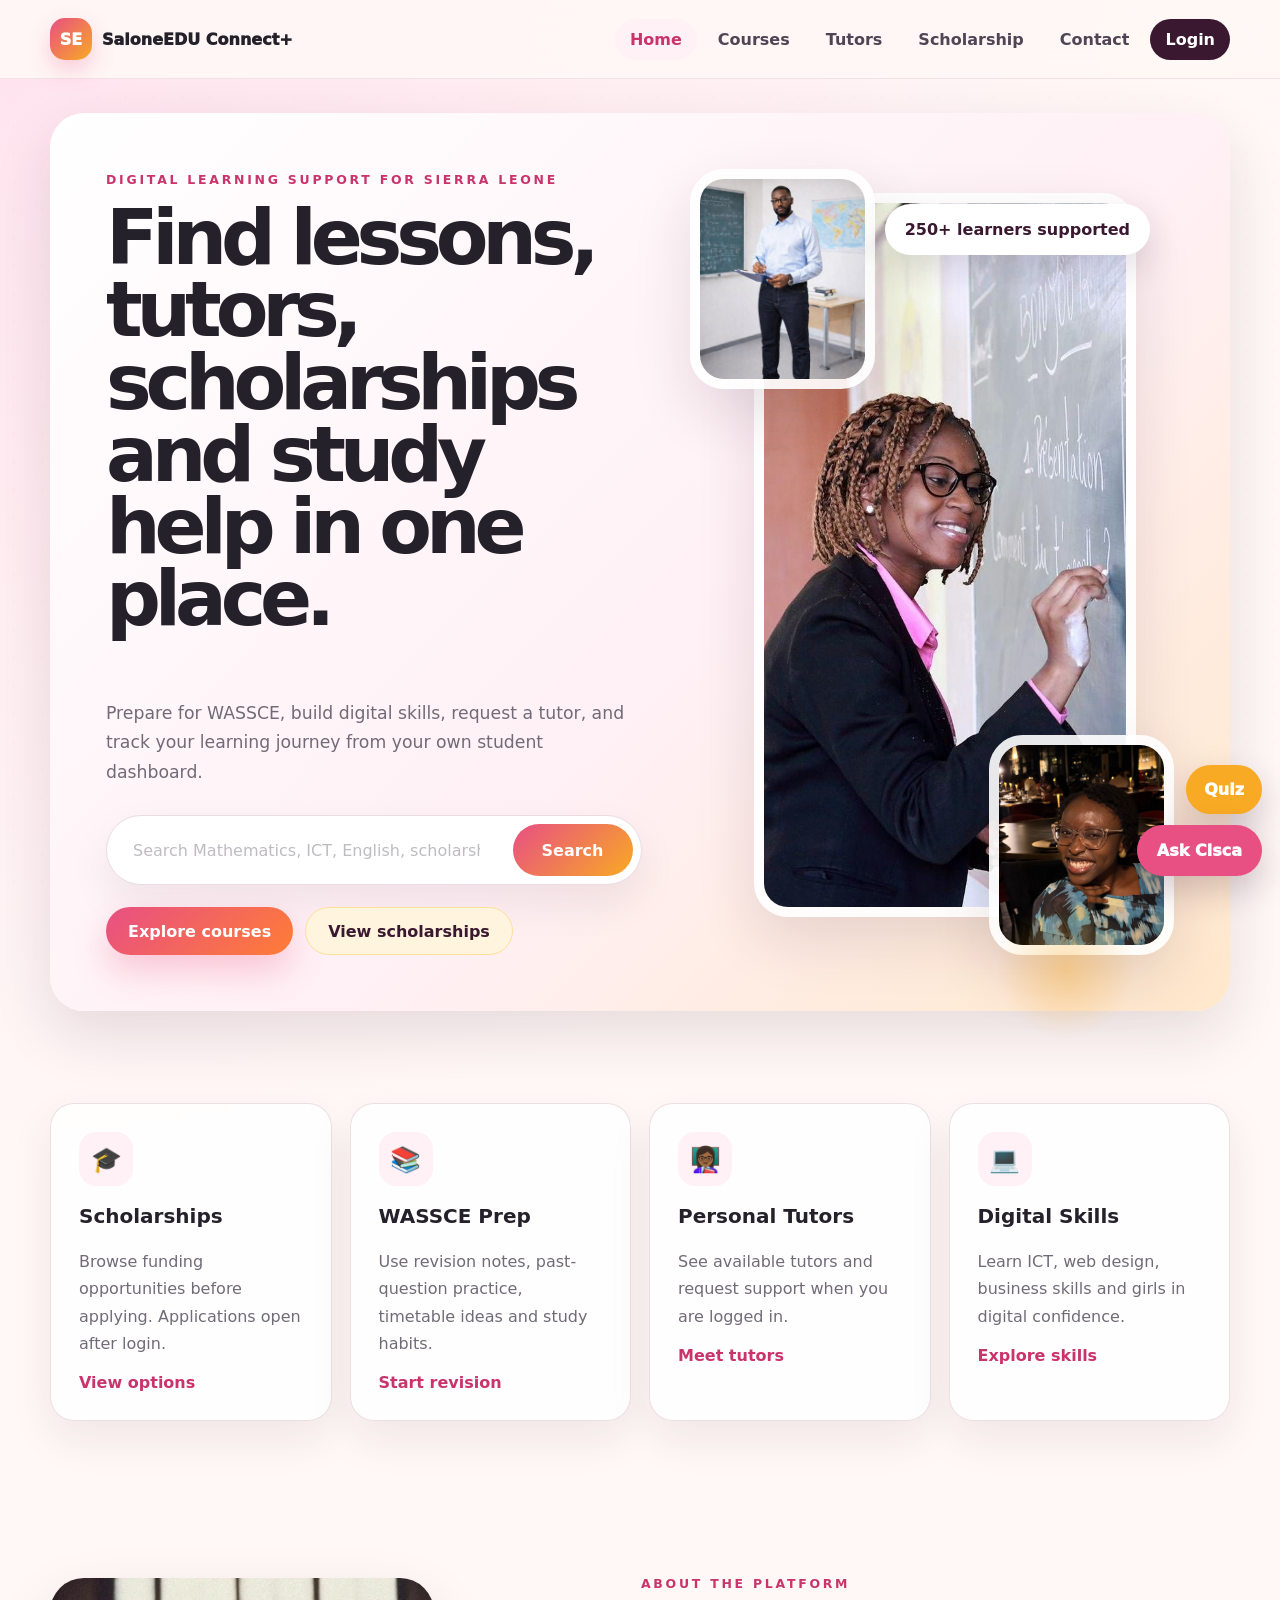
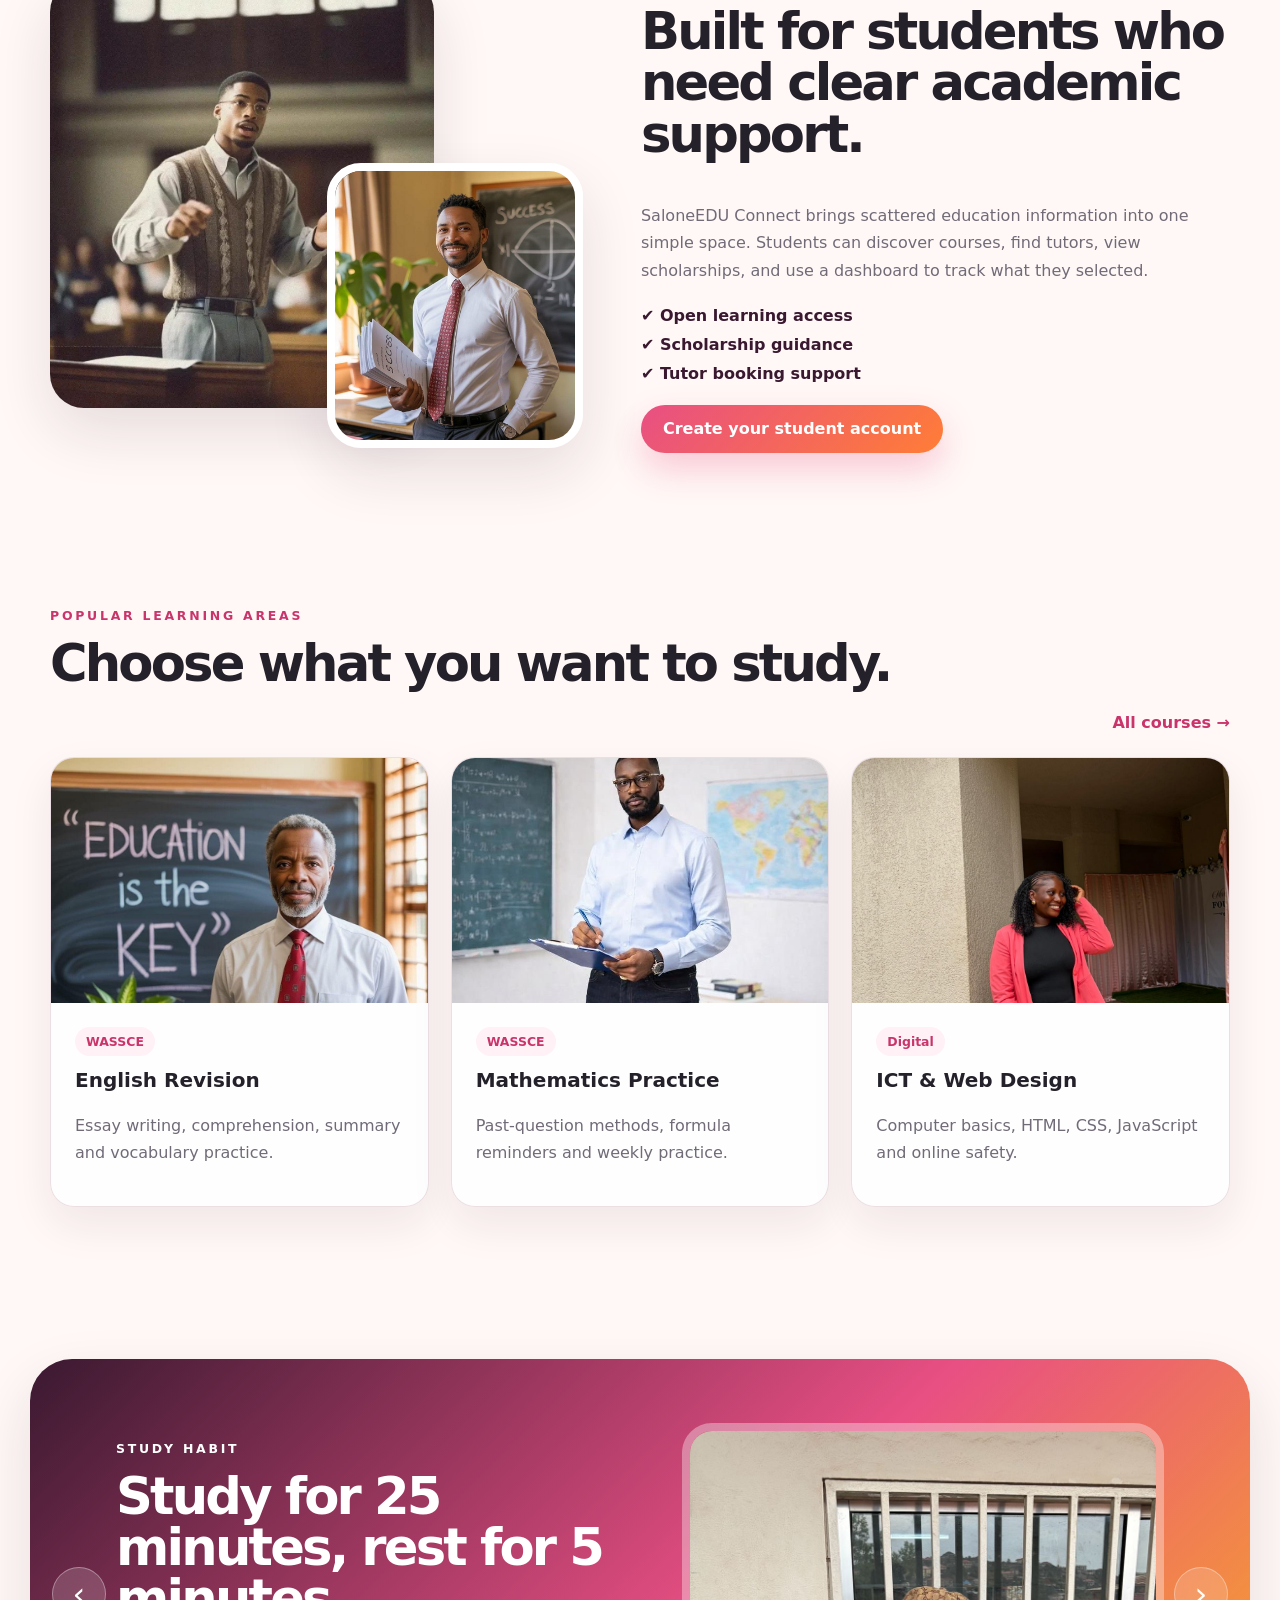
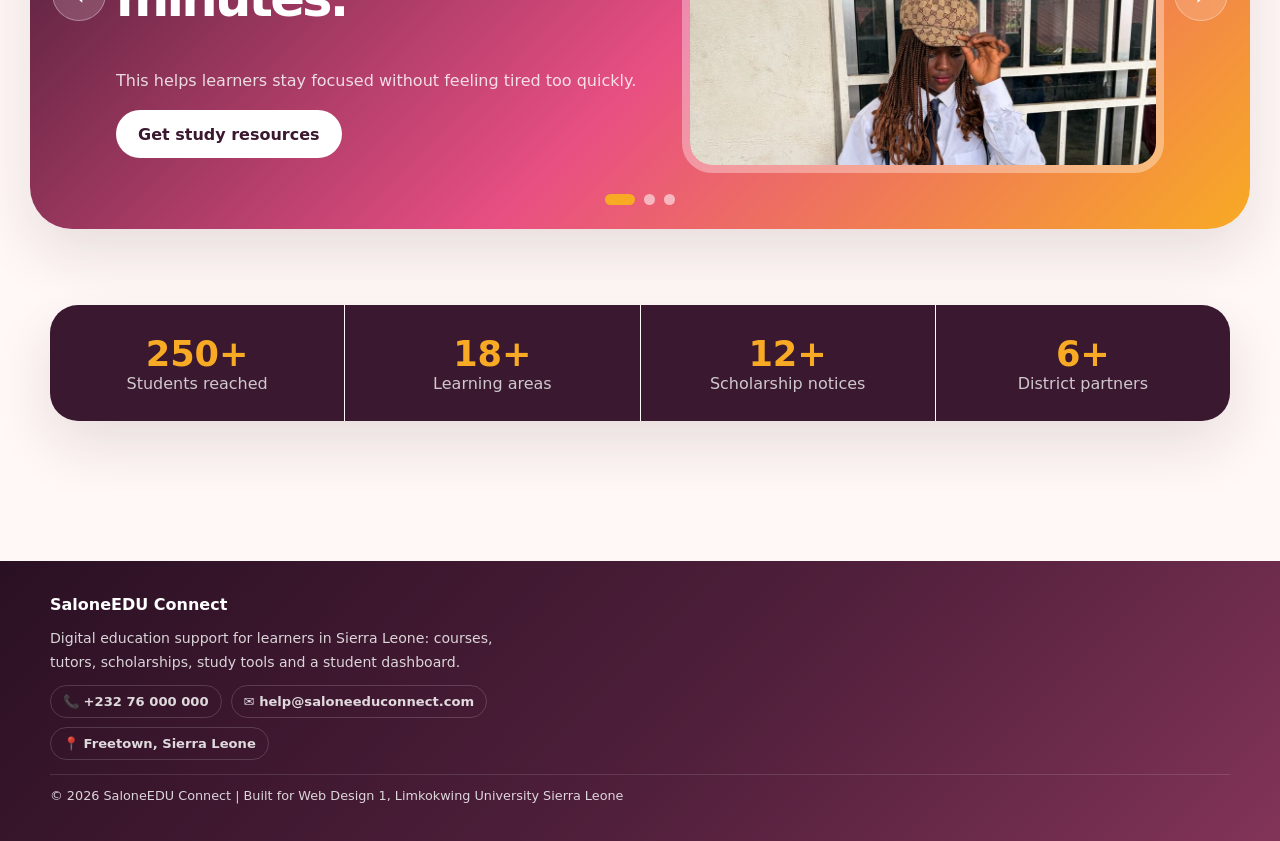
==== commit 8ca933da: "Replaced female tutor tablet image" ====
--- a/index.html
+++ b/index.html
@@ -15,7 +15,7 @@
      SE
     </span>
     <span>
-     SaloneEDU Connect
+     SaloneEDU Connect+
     </span>
    </a>
    <button aria-label="Open menu" class="menu-toggle">
@@ -71,6 +71,8 @@
        View scholarships
       </a>
      </div>
+    </div>
+
     </div>
     <div class="hero-media">
      <div class="hero-photo main-photo">
@@ -349,29 +351,8 @@
      <span>📍 Freetown, Sierra Leone</span>
     </div>
    </div>
-   <nav aria-label="Footer navigation" class="footer-links">
-    <a href="index.html">
-     Home
-    </a>
-    <a href="courses.html">
-     Courses
-    </a>
-    <a href="tutors.html">
-     Tutors
-    </a>
-    <a href="scholarship.html">
-     Scholarship
-    </a>
-    <a href="contact.html">
-     Contact
-    </a>
-    <a href="auth.html">
-     Login
-    </a>
-    <a href="dashboard.html">
-     Dashboard
-    </a>
-   </nav>
+   
+
    <p class="copyright">
     © 2026 SaloneEDU Connect | Built for Web Design 1, Limkokwing University Sierra Leone
    </p>
